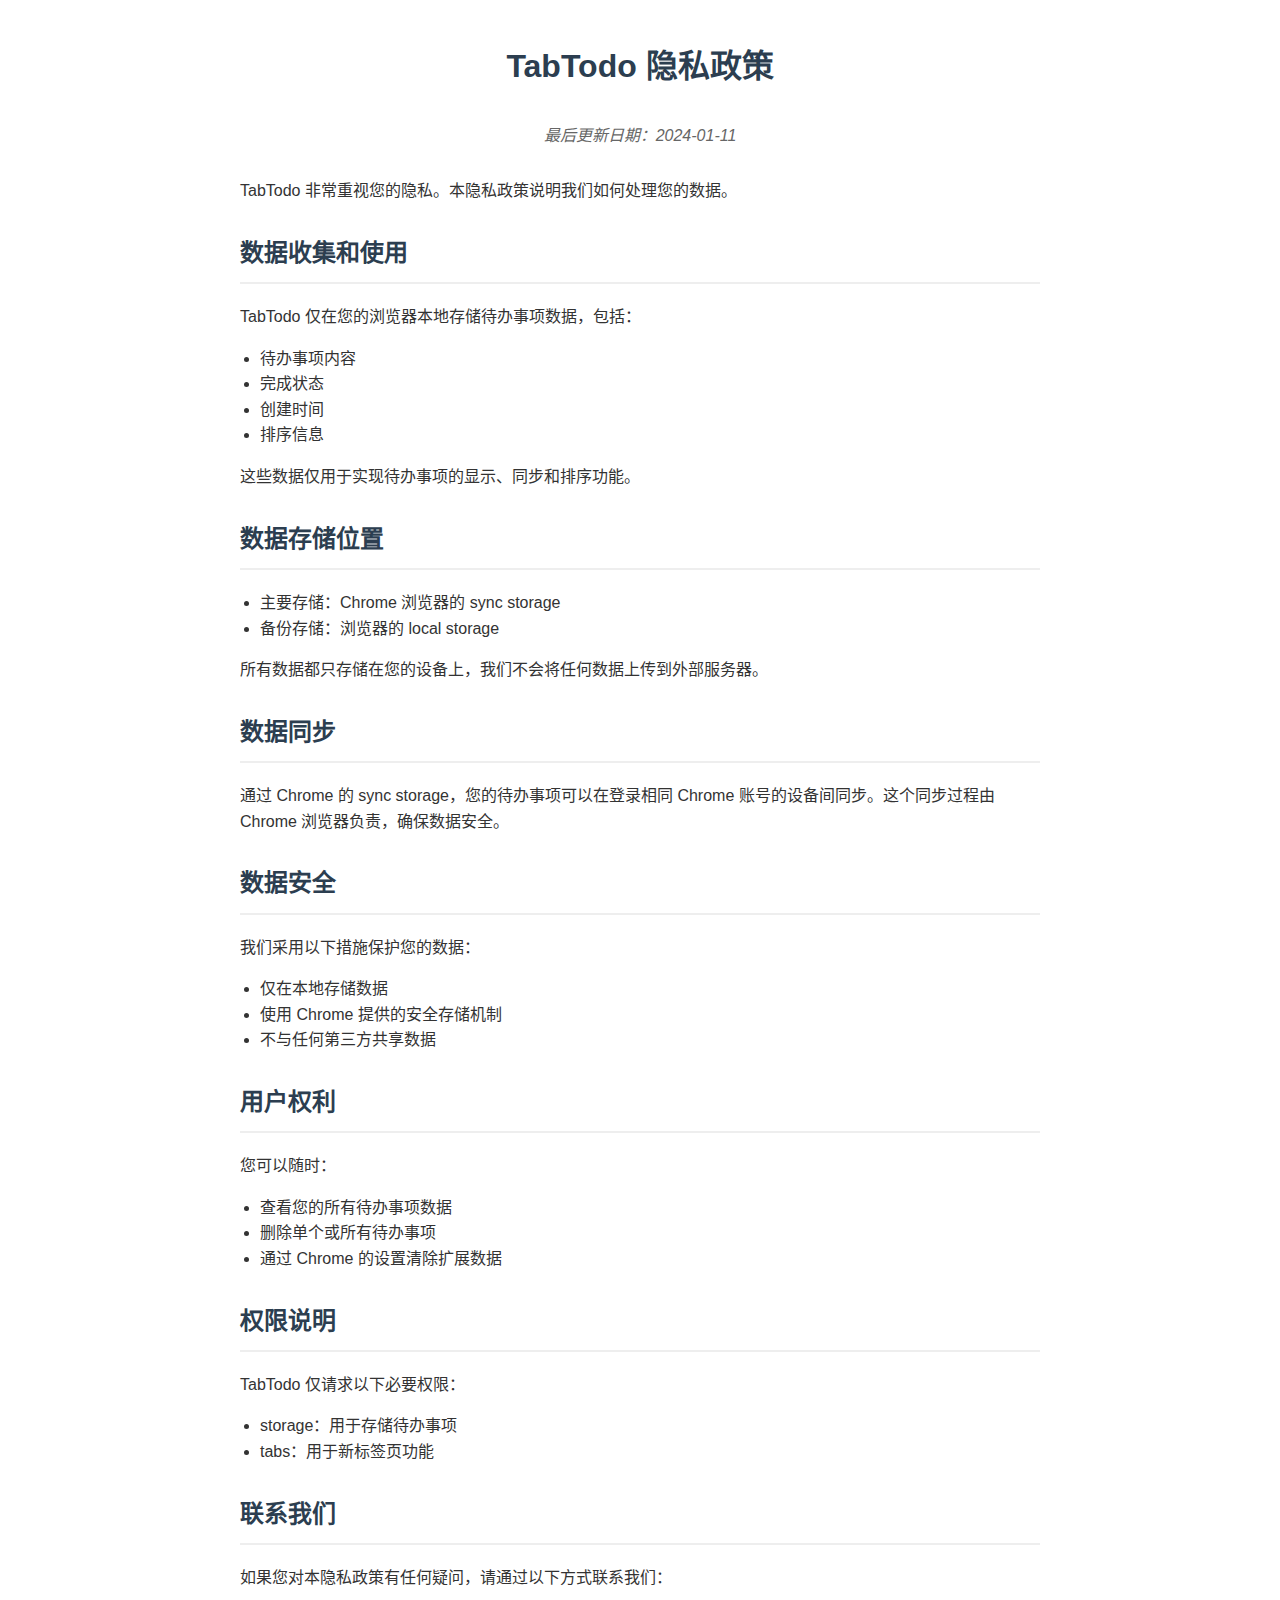
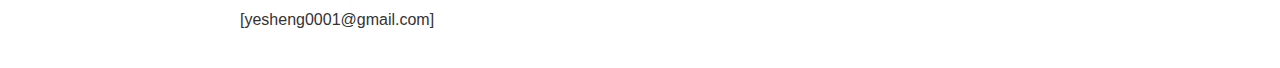
==== index.html @ 6a73b5c3 "Create index.html" ====
<!DOCTYPE html>
<html lang="zh-CN">
<head>
    <meta charset="UTF-8">
    <meta name="viewport" content="width=device-width, initial-scale=1.0">
    <title>TabTodo 隐私政策</title>
    <style>
        body {
            font-family: -apple-system, BlinkMacSystemFont, 'Segoe UI', Roboto, 'Helvetica Neue', Arial, sans-serif;
            line-height: 1.6;
            max-width: 800px;
            margin: 0 auto;
            padding: 20px;
            color: #333;
        }
        h1 {
            text-align: center;
            color: #2c3e50;
            margin-bottom: 30px;
        }
        h2 {
            color: #2c3e50;
            margin-top: 30px;
            padding-bottom: 10px;
            border-bottom: 2px solid #eee;
        }
        ul {
            padding-left: 20px;
        }
        .last-updated {
            color: #666;
            font-style: italic;
            margin-bottom: 30px;
            text-align: center;
        }
    </style>
</head>
<body>
    <h1>TabTodo 隐私政策</h1>
    <p class="last-updated">最后更新日期：2024-01-11</p>

    <p>TabTodo 非常重视您的隐私。本隐私政策说明我们如何处理您的数据。</p>

    <h2>数据收集和使用</h2>
    <p>TabTodo 仅在您的浏览器本地存储待办事项数据，包括：</p>
    <ul>
        <li>待办事项内容</li>
        <li>完成状态</li>
        <li>创建时间</li>
        <li>排序信息</li>
    </ul>
    <p>这些数据仅用于实现待办事项的显示、同步和排序功能。</p>

    <h2>数据存储位置</h2>
    <ul>
        <li>主要存储：Chrome 浏览器的 sync storage</li>
        <li>备份存储：浏览器的 local storage</li>
    </ul>
    <p>所有数据都只存储在您的设备上，我们不会将任何数据上传到外部服务器。</p>

    <h2>数据同步</h2>
    <p>通过 Chrome 的 sync storage，您的待办事项可以在登录相同 Chrome 账号的设备间同步。这个同步过程由 Chrome 浏览器负责，确保数据安全。</p>

    <h2>数据安全</h2>
    <p>我们采用以下措施保护您的数据：</p>
    <ul>
        <li>仅在本地存储数据</li>
        <li>使用 Chrome 提供的安全存储机制</li>
        <li>不与任何第三方共享数据</li>
    </ul>

    <h2>用户权利</h2>
    <p>您可以随时：</p>
    <ul>
        <li>查看您的所有待办事项数据</li>
        <li>删除单个或所有待办事项</li>
        <li>通过 Chrome 的设置清除扩展数据</li>
    </ul>

    <h2>权限说明</h2>
    <p>TabTodo 仅请求以下必要权限：</p>
    <ul>
        <li>storage：用于存储待办事项</li>
        <li>tabs：用于新标签页功能</li>
    </ul>

    <h2>联系我们</h2>
    <p>如果您对本隐私政策有任何疑问，请通过以下方式联系我们：</p>
    <p>[yesheng0001@gmail.com]</p>
</body>
</html>
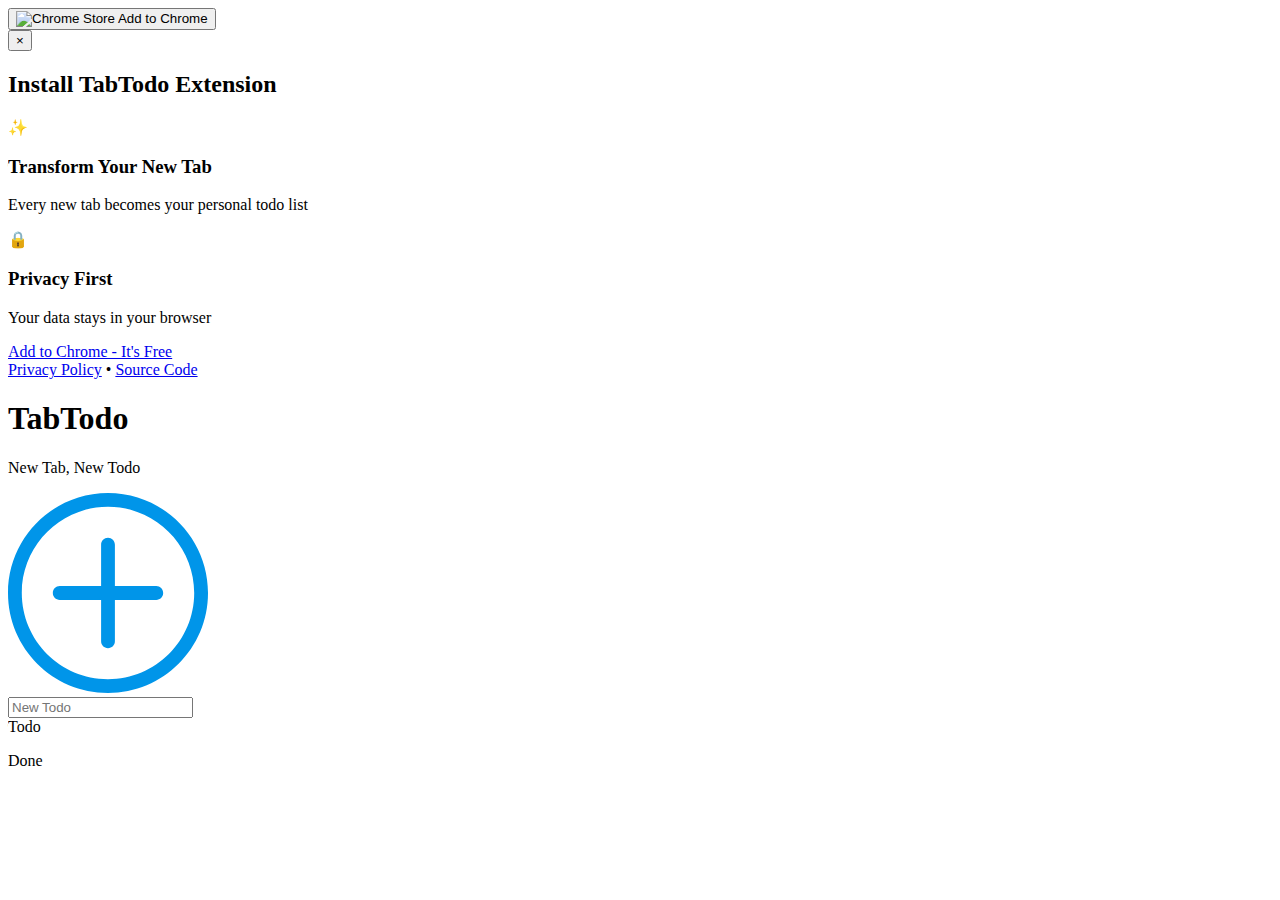
==== commit 673087e6: "Update index.html" ====
--- a/index.html
+++ b/index.html
@@ -1,91 +1,91 @@
 <!DOCTYPE html>
-<html lang="zh-CN">
+<html>
 <head>
+    <title>TabTodo</title>
     <meta charset="UTF-8">
     <meta name="viewport" content="width=device-width, initial-scale=1.0">
-    <title>TabTodo 隐私政策</title>
-    <style>
-        body {
-            font-family: -apple-system, BlinkMacSystemFont, 'Segoe UI', Roboto, 'Helvetica Neue', Arial, sans-serif;
-            line-height: 1.6;
-            max-width: 800px;
-            margin: 0 auto;
-            padding: 20px;
-            color: #333;
-        }
-        h1 {
-            text-align: center;
-            color: #2c3e50;
-            margin-bottom: 30px;
-        }
-        h2 {
-            color: #2c3e50;
-            margin-top: 30px;
-            padding-bottom: 10px;
-            border-bottom: 2px solid #eee;
-        }
-        ul {
-            padding-left: 20px;
-        }
-        .last-updated {
-            color: #666;
-            font-style: italic;
-            margin-bottom: 30px;
-            text-align: center;
-        }
-    </style>
+    <link rel="stylesheet" href="styles/main.css">
+    <link rel="preconnect" href="https://fonts.googleapis.com">
+    <link rel="preconnect" href="https://fonts.gstatic.com" crossorigin>
+    <link href="https://fonts.googleapis.com/css2?family=Nunito:wght@200..1000&display=swap" rel="stylesheet">
+    
+    <!-- 基础图标设置 -->
+    <link rel="icon" type="image/png" sizes="48x48" href="./assets/icons/icon48.png">
+    <link rel="icon" type="image/png" sizes="128x128" href="./assets/icons/icon128.png">
+    
 </head>
 <body>
-    <h1>TabTodo 隐私政策</h1>
-    <p class="last-updated">最后更新日期：2024-01-11</p>
+    <!-- 新增的安装引导按钮 -->
+    <div class="install-button-wrapper">
+        <button id="installBtn" class="install-button">
+            <img src="./assets/icons/chrome_store.svg" alt="Chrome Store" class="chrome-icon" width="16" height="16">
+            Add to Chrome
+        </button>
+    </div>
 
-    <p>TabTodo 非常重视您的隐私。本隐私政策说明我们如何处理您的数据。</p>
+    <!-- 新增的安装弹窗 -->
+    <div id="installModal" class="modal">
+        <div class="modal-content">
+            <button class="close-button">&times;</button>
+            <h2>Install TabTodo Extension</h2>
+            <div class="modal-features">
+                <div class="feature">
+                    <span class="feature-icon">✨</span>
+                    <div class="feature-text">
+                        <h3>Transform Your New Tab</h3>
+                        <p>Every new tab becomes your personal todo list</p>
+                    </div>
+                </div>
 
-    <h2>数据收集和使用</h2>
-    <p>TabTodo 仅在您的浏览器本地存储待办事项数据，包括：</p>
-    <ul>
-        <li>待办事项内容</li>
-        <li>完成状态</li>
-        <li>创建时间</li>
-        <li>排序信息</li>
-    </ul>
-    <p>这些数据仅用于实现待办事项的显示、同步和排序功能。</p>
+                <div class="feature">
+                    <span class="feature-icon">🔒</span>
+                    <div class="feature-text">
+                        <h3>Privacy First</h3>
+                        <p>Your data stays in your browser</p>
+                    </div>
+                </div>
+            </div>
+            <a href="https://chrome.google.com/webstore/detail/your-extension-id" class="install-cta" target="_blank">
+                Add to Chrome - It's Free
+            </a>
+            <div class="modal-footer">
+                <a href="https://tabtodo.work/tabtodo-privacy/" class="footer-link" target="_blank">Privacy Policy</a>
+                <span class="separator">•</span>
+                <a href="https://github.com/fengwei0001/tabtodo" class="footer-link" target="_blank">Source Code</a>
+            </div>
+        </div>
+    </div>
+    <div class="container">
+        <h1>
+            <span>T</span><span>a</span><span>b</span><span>T</span><span>o</span><span>d</span><span>o</span>
+        </h1>
+        <p class="slogan">New Tab, New Todo</p>
+        
+        <div class="todo-input">
+            <div class="add-icon">
+                <svg t="1736482647288" class="icon" viewBox="0 0 1024 1024" version="1.1" xmlns="http://www.w3.org/2000/svg" p-id="6152" width="200" height="200"><path d="M953.37931 512C953.37931 268.232939 755.767084 70.62069 512 70.62069 268.232934 70.62069 70.62069 268.232939 70.62069 512 70.62069 755.767061 268.232934 953.37931 512 953.37931 755.767084 953.37931 953.37931 755.767061 953.37931 512ZM547.310345 476.689655 547.310345 264.858364C547.310345 245.21731 531.501374 229.517241 512 229.517241 492.362681 229.517241 476.689655 245.340001 476.689655 264.858364L476.689655 476.689655 264.858359 476.689655C245.217315 476.689655 229.517241 492.498635 229.517241 512 229.517241 531.637326 245.340001 547.310345 264.858359 547.310345L476.689655 547.310345 476.689655 759.141636C476.689655 778.78269 492.498626 794.482759 512 794.482759 531.637319 794.482759 547.310345 778.659999 547.310345 759.141636L547.310345 547.310345 759.141694 547.310345C778.78272 547.310345 794.482759 531.501365 794.482759 512 794.482759 492.362674 778.660017 476.689655 759.141694 476.689655L547.310345 476.689655ZM0 512C0 229.230209 229.230204 0 512 0 794.769832 0 1024 229.230209 1024 512 1024 794.769791 794.769832 1024 512 1024 229.230204 1024 0 794.769791 0 512Z" fill="#0095E9" p-id="6153"></path></svg>
+            </div>
+            <input type="text" id="newTodo" placeholder="New Todo">
+        </div>
 
-    <h2>数据存储位置</h2>
-    <ul>
-        <li>主要存储：Chrome 浏览器的 sync storage</li>
-        <li>备份存储：浏览器的 local storage</li>
-    </ul>
-    <p>所有数据都只存储在您的设备上，我们不会将任何数据上传到外部服务器。</p>
-
-    <h2>数据同步</h2>
-    <p>通过 Chrome 的 sync storage，您的待办事项可以在登录相同 Chrome 账号的设备间同步。这个同步过程由 Chrome 浏览器负责，确保数据安全。</p>
-
-    <h2>数据安全</h2>
-    <p>我们采用以下措施保护您的数据：</p>
-    <ul>
-        <li>仅在本地存储数据</li>
-        <li>使用 Chrome 提供的安全存储机制</li>
-        <li>不与任何第三方共享数据</li>
-    </ul>
-
-    <h2>用户权利</h2>
-    <p>您可以随时：</p>
-    <ul>
-        <li>查看您的所有待办事项数据</li>
-        <li>删除单个或所有待办事项</li>
-        <li>通过 Chrome 的设置清除扩展数据</li>
-    </ul>
-
-    <h2>权限说明</h2>
-    <p>TabTodo 仅请求以下必要权限：</p>
-    <ul>
-        <li>storage：用于存储待办事项</li>
-        <li>tabs：用于新标签页功能</li>
-    </ul>
-
-    <h2>联系我们</h2>
-    <p>如果您对本隐私政策有任何疑问，请通过以下方式联系我们：</p>
-    <p>[yesheng0001@gmail.com]</p>
+        <div class="todo-sections">
+            <div id="activeTodos">
+                <div class="section-title">
+                    Todo
+                    <span class="todo-count" id="todoCount"></span>
+                </div>
+                <ul id="activeTodoList"></ul>
+            </div>
+            
+            <div id="completedTodos">
+                <div class="section-title">
+                    Done
+                    <span class="todo-count" id="doneCount"></span>
+                </div>
+                <ul id="completedTodoList"></ul>
+            </div>
+        </div>
+    </div>
+    <script src="js/main.js"></script>
 </body>
 </html>
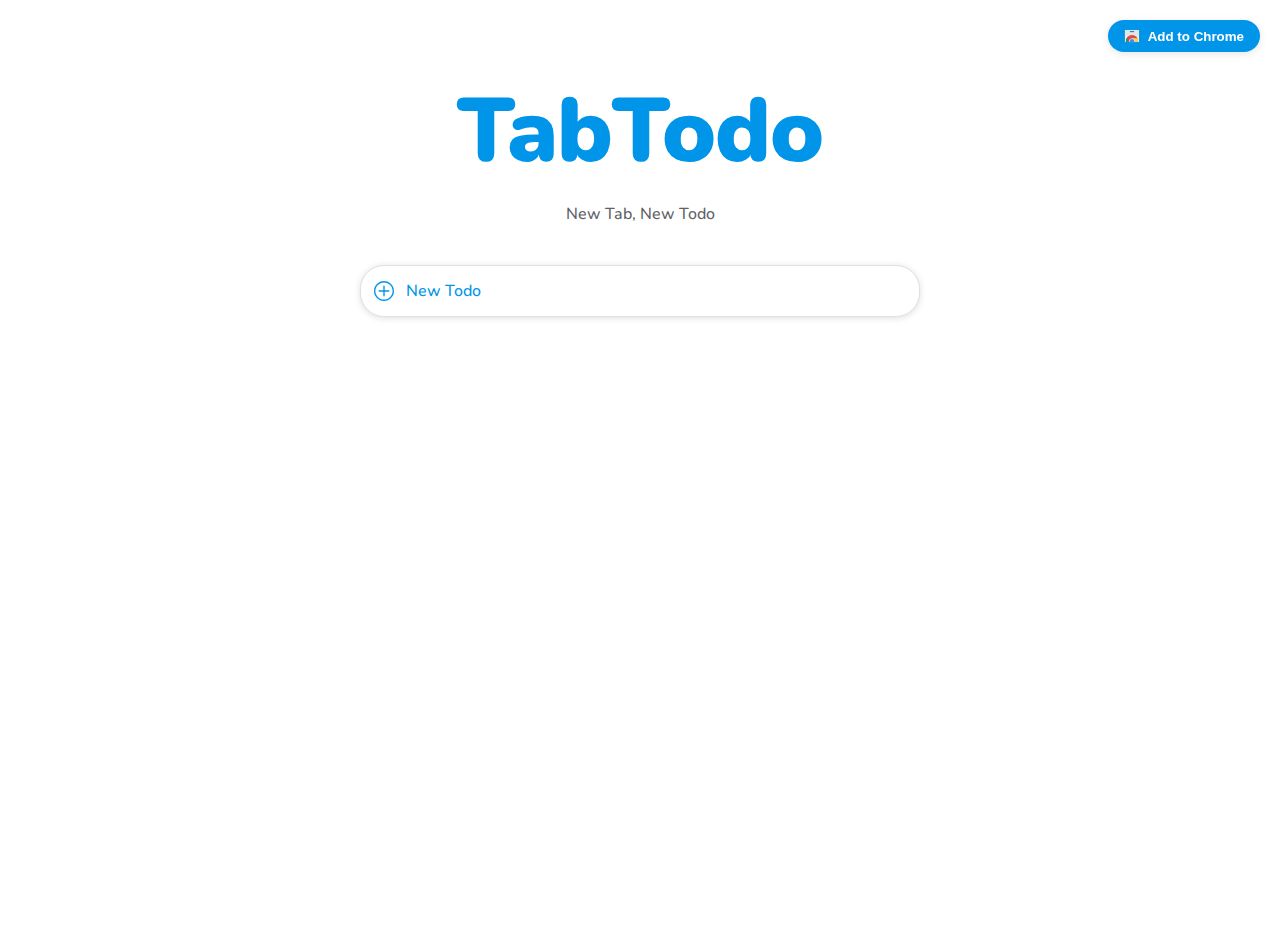
==== commit 0fab3342: "Update index.html" ====
--- a/index.html
+++ b/index.html
@@ -3,7 +3,7 @@
 <head>
     <title>TabTodo</title>
     <meta charset="UTF-8">
-    <meta name="viewport" content="width=device-width, initial-scale=1.0">
+    <meta name="viewport" content="width=device-width, initial-scale=1.0maximum-scale=1.0, user-scalable=no">
     <link rel="stylesheet" href="styles/main.css">
     <link rel="preconnect" href="https://fonts.googleapis.com">
     <link rel="preconnect" href="https://fonts.gstatic.com" crossorigin>
@@ -12,6 +12,9 @@
     <!-- 基础图标设置 -->
     <link rel="icon" type="image/png" sizes="48x48" href="./assets/icons/icon48.png">
     <link rel="icon" type="image/png" sizes="128x128" href="./assets/icons/icon128.png">
+
+    <!-- iOS图标设置 -->
+    <link rel="apple-touch-icon" sizes="180x180" href="./assets/icons/icon128.png">
     
 </head>
 <body>
--- a/styles/main.css
+++ b/styles/main.css
@@ -0,0 +1,443 @@
+* {
+    margin: 0;
+    padding: 0;
+    box-sizing: border-box;
+}
+
+body {
+    font-family: 'Nunito', -apple-system, BlinkMacSystemFont, 'Segoe UI', Roboto, Oxygen, Ubuntu, Cantarell, sans-serif;
+    font-weight: 500;
+    background: #fff;
+    min-height: 100vh;
+    overflow-x: hidden;
+    width: 100%;
+    position: relative;
+}
+
+.container {
+    max-width: 600px;
+    margin: 50px auto;
+    padding: 20px;
+}
+
+h1 {
+    text-align: center;
+    font-size: 90px;
+    font-weight: 1000;
+    margin-bottom: 10px;
+    letter-spacing: -1px;
+}
+
+h1 span {
+    color: #0095E9;
+}
+
+.slogan {
+    text-align: center;
+    color: #5f6368;
+    margin-bottom: 40px;
+    font-size: 16px;
+}
+
+.todo-input {
+    position: relative;
+    max-width: 600px;
+    margin: 0 auto 30px;
+}
+
+.add-icon {
+    position: absolute;
+    left: 14px;
+    top: 50%;
+    transform: translateY(-50%);
+    width: 20px;
+    height: 20px;
+    opacity: 1;
+    z-index: 1;
+}
+
+.add-icon svg {
+    width: 100%;
+    height: 100%;
+}
+
+.add-icon svg path {
+    fill: #0095E9;
+}
+
+input[type="text"] {
+    width: 100%;
+    padding: 14px 20px 14px 45px;
+    font-size: 16px;
+    border: 1px solid #dfe1e5;
+    border-radius: 24px;
+    box-shadow: 0 1px 6px rgba(32,33,36,0.15);
+    transition: box-shadow 0.3s;
+    color: #0095E9;
+    font-family: 'Nunito', -apple-system, BlinkMacSystemFont, 'Segoe UI', Roboto, Oxygen, Ubuntu, Cantarell, sans-serif;
+    font-weight: 500;
+}
+
+input[type="text"]::placeholder {
+    color: #0095E9;
+    opacity: 1;
+}
+
+input[type="text"]:focus::placeholder {
+    color: transparent;
+}
+
+input[type="text"]:focus {
+    outline: none;
+    box-shadow: 0 1px 8px rgba(32,33,36,0.2);
+}
+
+.todo-sections {
+    margin-top: 20px;
+}
+
+.section-title {
+    display: flex;
+    align-items: center;
+    color: #202124;
+    font-size: 16px;
+    margin: 20px 0 10px;
+    padding-left: 10px;
+    font-weight: 700;
+}
+
+.todo-count {
+    margin-left: 8px;
+    color: #5f6368;
+    font-size: 14px;
+    font-weight: 500;
+}
+
+#todoList {
+    list-style: none;
+}
+
+.todo-item {
+    display: flex;
+    align-items: center;
+    padding: 16px;
+    background: white;
+    margin-bottom: 8px;
+    border-radius: 8px;
+    border: 1px solid #dfe1e5;
+    min-height: 60px;
+    height: auto;
+    position: relative;
+    transition: background-color 0.2s, border-color 0.2s, transform 0.2s ease;
+    cursor: grab;
+    user-select: none;
+}
+
+.todo-item:active {
+    cursor: grabbing;
+}
+
+.todo-item.completed {
+    background: #f8f9fa;
+    border-color: #e8eaed;
+}
+
+.todo-item.completed .todo-text {
+    text-decoration: line-through;
+    color: #80868b;
+}
+
+.todo-item input[type="checkbox"] {
+    margin: 0 12px;
+    width: 18px;
+    height: 18px;
+    cursor: pointer;
+    accent-color: #0095E9;
+    flex-shrink: 0;
+}
+
+.todo-item.completed input[type="checkbox"] {
+    accent-color: #80868b;
+}
+
+.todo-text {
+    flex: 1;
+    font-size: 16px;
+    color: #202124;
+    line-height: 1.5;
+    word-break: break-word;
+    white-space: pre-wrap;
+    padding: 2px 0;
+    align-self: center;
+}
+
+.more-button {
+    padding: 8px;
+    cursor: pointer;
+    border: none;
+    background: none;
+    opacity: 0.6;
+    transition: opacity 0.2s;
+    align-self: center;
+}
+
+.more-button:hover {
+    opacity: 1;
+    background: none;
+}
+
+.more-button svg {
+    width: 24px;
+    height: 24px;
+}
+
+.dropdown-menu {
+    position: absolute;
+    background: white;
+    border-radius: 8px;
+    box-shadow: 0 2px 10px rgba(0,0,0,0.1);
+    padding: 8px 0;
+    min-width: 150px;
+    z-index: 1000;
+}
+
+.dropdown-menu button {
+    width: 100%;
+    padding: 8px 16px;
+    text-align: left;
+    background: none;
+    color: #202124;
+    border: none;
+    cursor: pointer;
+    border-radius: 0;
+    font-family: inherit;
+    font-weight: 500;
+}
+
+.dropdown-menu button:hover {
+    background: #f8f9fa;
+}
+
+#activeTodos:empty,
+#completedTodos:empty {
+    display: none;
+}
+
+.todo-item.dragging {
+    opacity: 0.5;
+    background: #f0f0f0;
+    cursor: grabbing;
+}
+
+.todo-item.dragging * {
+    cursor: grabbing !important;
+}
+
+.placeholder {
+    background: #f9f9f9;
+    border: 2px dashed #ccc;
+}
+
+/* 移动设备适配 */
+@media (max-width: 600px) {
+    .container {
+        margin: 20px auto;
+        padding: 15px;
+    }
+
+    h1 {
+        font-size: 60px;
+    }
+
+    .todo-item {
+        padding: 12px;
+    }
+
+    input[type="text"] {
+        font-size: 15px;
+        padding: 12px 16px 12px 40px;
+    }
+}
+
+
+
+/* 安装按钮样式 */
+.install-button-wrapper {
+    position: fixed;
+    top: 20px;
+    right: 20px;
+    z-index: 1000;
+    display: none;
+}
+
+.install-button {
+    display: flex;
+    align-items: center;
+    gap: 8px;
+    padding: 8px 16px;
+    background: #0095E9;
+    color: white;
+    border: none;
+    border-radius: 20px;
+    font-weight: 600;
+    cursor: pointer;
+    transition: background 0.2s, transform 0.2s;
+    box-shadow: 0 2px 8px rgba(0,0,0,0.1);
+}
+
+.install-button:hover {
+    background: #0077bb;
+    transform: translateY(-1px);
+}
+
+.chrome-icon {
+    /*fill: currentColor;*/
+    width: 16px;
+    height: 16px;
+    /* 如果需要保持图标颜色跟随文字颜色 */
+    /*filter: invert(1);  用于深色背景时 */
+}
+
+/* 模态框样式 */
+.modal {
+    display: none;
+    position: fixed;
+    top: 0;
+    left: 0;
+    width: 100%;
+    height: 100%;
+    background: rgba(0, 0, 0, 0.5);
+    z-index: 2000;
+    align-items: center;
+    justify-content: center;
+}
+
+.modal.show {
+    display: flex;
+}
+
+.modal-content {
+    background: white;
+    border-radius: 16px;
+    padding: 32px;
+    max-width: 480px;
+    width: 90%;
+    position: relative;
+    animation: modalSlideIn 0.3s ease;
+}
+
+@keyframes modalSlideIn {
+    from {
+        transform: translateY(20px);
+        opacity: 0;
+    }
+    to {
+        transform: translateY(0);
+        opacity: 1;
+    }
+}
+
+.close-button {
+    position: absolute;
+    top: 16px;
+    right: 16px;
+    background: none;
+    border: none;
+    font-size: 24px;
+    color: #5f6368;
+    cursor: pointer;
+    padding: 4px;
+    line-height: 1;
+}
+
+.modal h2 {
+    font-size: 24px;
+    color: #202124;
+    margin-bottom: 24px;
+    text-align: center;
+}
+
+.modal-features {
+    margin-bottom: 32px;
+}
+
+.feature {
+    display: flex;
+    align-items: flex-start;
+    gap: 16px;
+    margin-bottom: 20px;
+}
+
+.feature:last-child {
+    margin-bottom: 0;
+}
+
+.feature-icon {
+    font-size: 24px;
+}
+
+.feature-text h3 {
+    font-size: 16px;
+    color: #202124;
+    margin-bottom: 4px;
+}
+
+.feature-text p {
+    font-size: 14px;
+    color: #5f6368;
+    margin: 0;
+}
+
+.install-cta {
+    display: block;
+    background: #0095E9;
+    color: white;
+    text-decoration: none;
+    padding: 12px 24px;
+    border-radius: 24px;
+    text-align: center;
+    font-weight: 600;
+    margin-bottom: 20px;
+    transition: background 0.2s;
+}
+
+.install-cta:hover {
+    background: #0077bb;
+}
+
+.modal-footer {
+    text-align: center;
+    font-size: 14px;
+    color: #5f6368;
+}
+
+.footer-link {
+    color: #5f6368;
+    text-decoration: none;
+    transition: color 0.2s;
+}
+
+.footer-link:hover {
+    color: #202124;
+}
+
+.separator {
+    margin: 0 8px;
+}
+
+/* 响应式适配 */
+@media (max-width: 600px) {
+    .install-button-wrapper {
+        top: 12px;
+        right: 12px;
+    }
+
+    .install-button {
+        padding: 6px 12px;
+        font-size: 14px;
+    }
+
+    .modal-content {
+        padding: 24px;
+    }
+}
